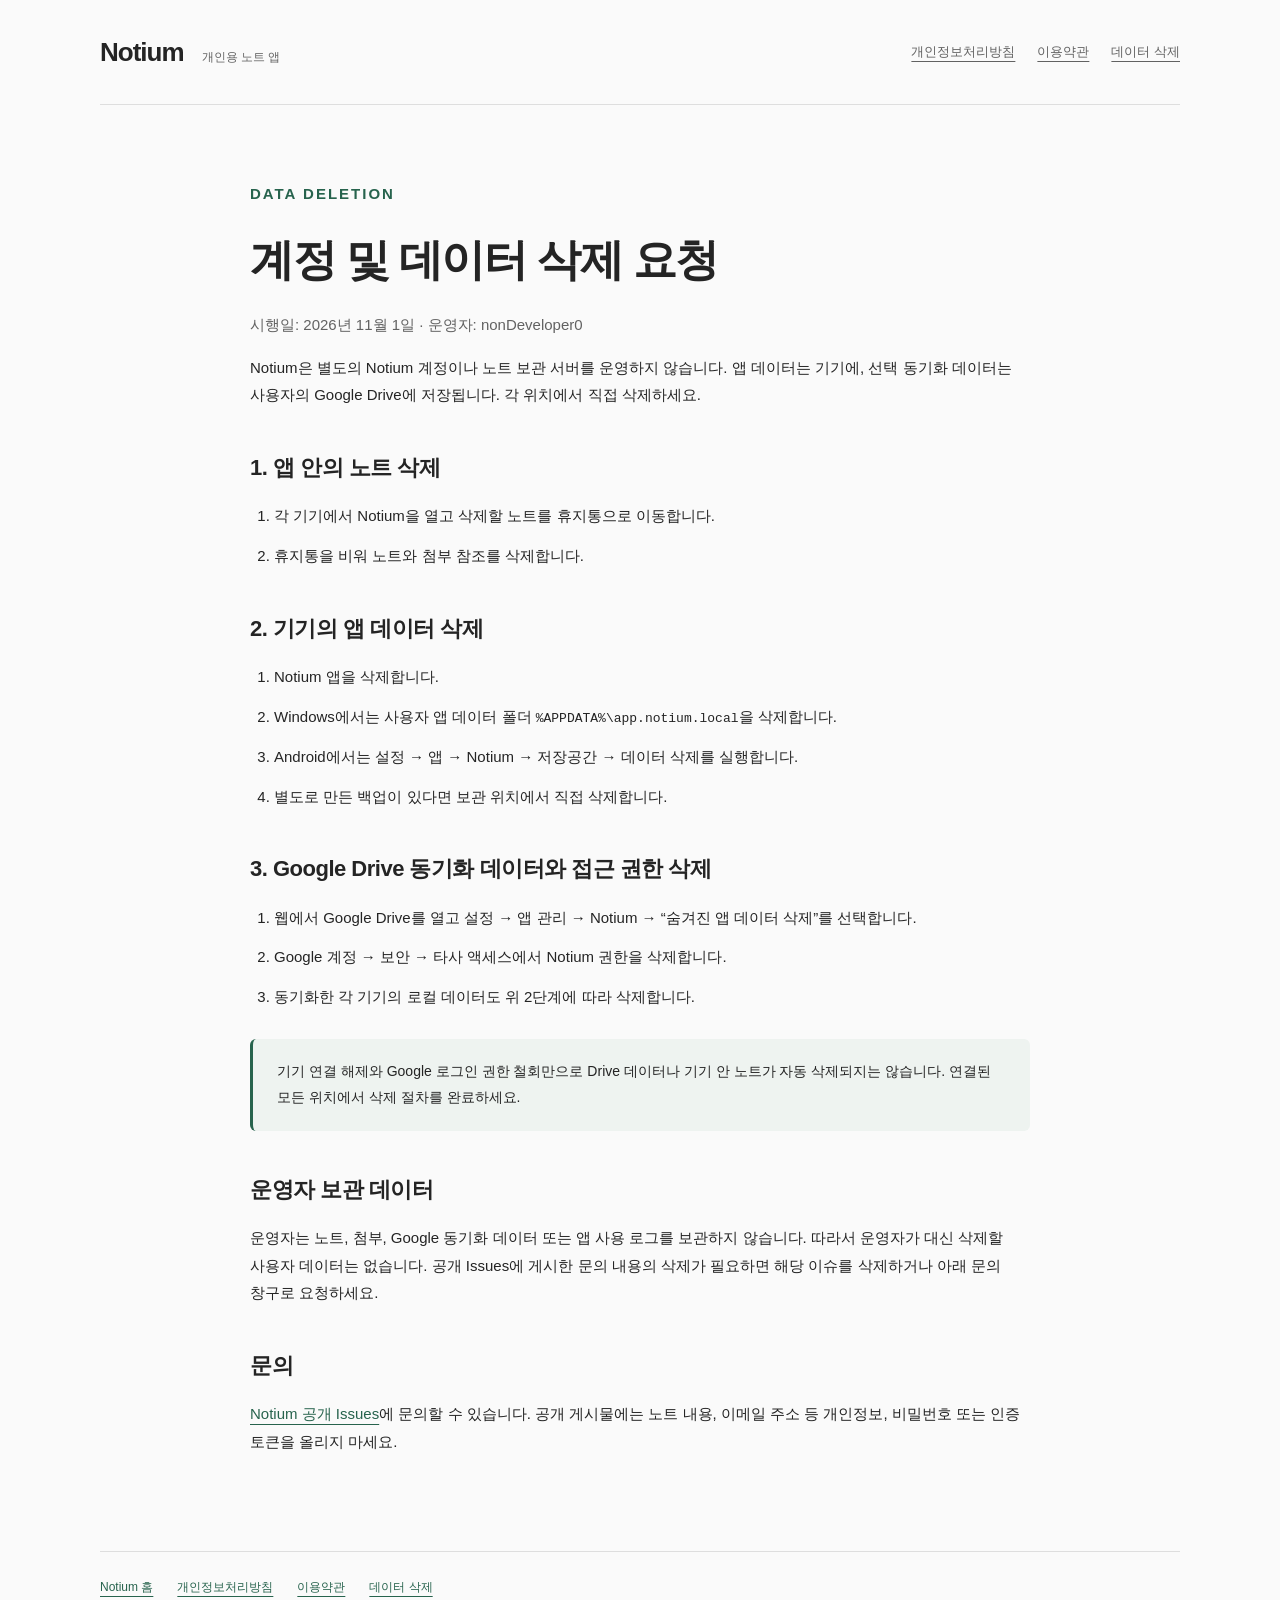
==== data-deletion.html @ 872be1bb "docs: update Notium release and policy pages" ====
<!doctype html>
<html lang="ko">
  <head><meta charset="utf-8" /><meta name="viewport" content="width=device-width, initial-scale=1" /><title>계정 및 데이터 삭제 — Notium</title><link rel="stylesheet" href="style.css" /></head>
  <body>
    <a class="skip" href="#main">본문으로 이동</a>
    <header><a class="brand" href="./">Notium<span>개인용 노트 앱</span></a><nav aria-label="주 메뉴"><a href="privacy.html">개인정보처리방침</a><a href="terms.html">이용약관</a><a href="data-deletion.html" aria-current="page">데이터 삭제</a></nav></header>
    <main id="main" class="document">
      <p class="eyebrow">DATA DELETION</p><h1>계정 및 데이터 삭제 요청</h1><p class="muted">시행일: 2026년 11월 1일 · 운영자: nonDeveloper0</p>
      <p>Notium은 별도의 Notium 계정이나 노트 보관 서버를 운영하지 않습니다. 앱 데이터는 기기에, 선택 동기화 데이터는 사용자의 Google Drive에 저장됩니다. 각 위치에서 직접 삭제하세요.</p>
      <h2>1. 앱 안의 노트 삭제</h2><ol><li>각 기기에서 Notium을 열고 삭제할 노트를 휴지통으로 이동합니다.</li><li>휴지통을 비워 노트와 첨부 참조를 삭제합니다.</li></ol>
      <h2>2. 기기의 앱 데이터 삭제</h2><ol><li>Notium 앱을 삭제합니다.</li><li>Windows에서는 사용자 앱 데이터 폴더 <code>%APPDATA%\app.notium.local</code>을 삭제합니다.</li><li>Android에서는 설정 → 앱 → Notium → 저장공간 → 데이터 삭제를 실행합니다.</li><li>별도로 만든 백업이 있다면 보관 위치에서 직접 삭제합니다.</li></ol>
      <h2>3. Google Drive 동기화 데이터와 접근 권한 삭제</h2><ol><li>웹에서 Google Drive를 열고 설정 → 앱 관리 → Notium → “숨겨진 앱 데이터 삭제”를 선택합니다.</li><li>Google 계정 → 보안 → 타사 액세스에서 Notium 권한을 삭제합니다.</li><li>동기화한 각 기기의 로컬 데이터도 위 2단계에 따라 삭제합니다.</li></ol>
      <aside>기기 연결 해제와 Google 로그인 권한 철회만으로 Drive 데이터나 기기 안 노트가 자동 삭제되지는 않습니다. 연결된 모든 위치에서 삭제 절차를 완료하세요.</aside>
      <h2>운영자 보관 데이터</h2><p>운영자는 노트, 첨부, Google 동기화 데이터 또는 앱 사용 로그를 보관하지 않습니다. 따라서 운영자가 대신 삭제할 사용자 데이터는 없습니다. 공개 Issues에 게시한 문의 내용의 삭제가 필요하면 해당 이슈를 삭제하거나 아래 문의 창구로 요청하세요.</p>
      <h2>문의</h2><p><a href="https://github.com/nonDeveloper0/Notium-releases/issues">Notium 공개 Issues</a>에 문의할 수 있습니다. 공개 게시물에는 노트 내용, 이메일 주소 등 개인정보, 비밀번호 또는 인증 토큰을 올리지 마세요.</p>
    </main>
    <footer><a href="./">Notium 홈</a><a href="privacy.html">개인정보처리방침</a><a href="terms.html">이용약관</a><a href="data-deletion.html">데이터 삭제</a></footer>
  </body>
</html>
---- style.css ----
:root {
  color-scheme: light;
  --bg: #fafafa;
  --ink: #242424;
  --muted: #626262;
  --line: #dedede;
  --accent: #27634d;
}
* {
  box-sizing: border-box;
}
html {
  scroll-behavior: smooth;
}
body {
  margin: 0;
  background: var(--bg);
  color: var(--ink);
  font-family: 'Segoe UI', 'Malgun Gothic', sans-serif;
  line-height: 1.85;
  word-break: keep-all;
  overflow-wrap: anywhere;
}
a {
  color: var(--accent);
  text-underline-offset: 5px;
}
a:hover {
  text-decoration-thickness: 2px;
}
a:focus-visible {
  outline: 3px solid var(--accent);
  outline-offset: 5px;
}
header,
main,
footer {
  width: min(1080px, calc(100% - 64px));
  margin-inline: auto;
}
header {
  display: flex;
  justify-content: space-between;
  align-items: center;
  gap: 24px;
  padding-block: 28px;
  border-bottom: 1px solid var(--line);
}
.brand {
  color: var(--ink);
  font-size: 26px;
  font-weight: 750;
  letter-spacing: -1px;
  text-decoration: none;
}
.brand span {
  display: inline-block;
  margin-left: 18px;
  font-size: 12px;
  color: var(--muted);
  font-weight: 400;
  letter-spacing: 0;
}
nav {
  display: flex;
  flex-wrap: wrap;
  gap: 22px;
  font-size: 13px;
}
nav a {
  color: var(--muted);
}
.hero {
  padding: 100px 0 80px;
  max-width: 790px;
}
.eyebrow,
.number {
  color: var(--accent);
  font-size: 12px;
  font-weight: 650;
  letter-spacing: 2px;
}
h1 {
  font-size: clamp(40px, 6vw, 72px);
  line-height: 1.25;
  letter-spacing: -3px;
  margin: 24px 0;
}
.lead {
  max-width: 620px;
  font-size: 19px;
  color: var(--muted);
  margin-bottom: 32px;
}
.button {
  display: inline-block;
  background: var(--accent);
  color: white;
  text-decoration: none;
  padding: 11px 22px;
  border-radius: 6px;
}
.status,
.muted {
  color: var(--muted);
  font-size: 13px;
}
.status {
  margin-top: 20px;
}
.features {
  display: grid;
  grid-template-columns: repeat(3, 1fr);
  gap: 36px;
  padding: 38px 0 66px;
  border-top: 1px solid var(--line);
}
h2 {
  font-size: 22px;
  letter-spacing: -0.5px;
  line-height: 1.5;
}
.features p:not(.number),
.notice p,
.contact p {
  color: var(--muted);
  font-size: 15px;
}
.notice {
  padding: 34px 38px;
  background: #eef3f0;
  border-left: 3px solid var(--accent);
  border-radius: 6px;
}
.notice h2 {
  margin-top: 0;
}
.notice p {
  max-width: 720px;
}
.contact {
  padding-block: 45px 65px;
}
.contact p {
  margin-block: 5px;
}
footer {
  display: flex;
  flex-wrap: wrap;
  gap: 24px;
  border-top: 1px solid var(--line);
  padding-block: 24px 36px;
  font-size: 12px;
  color: var(--muted);
}
.document {
  max-width: 780px;
  padding-block: 60px 80px;
}
.document h1 {
  font-size: clamp(32px, 5vw, 44px);
  letter-spacing: -1.5px;
}
.document h2 {
  margin-top: 42px;
}
.document p,
.document li {
  font-size: 15px;
}
.document li {
  margin-bottom: 12px;
}
.document ul {
  padding-left: 24px;
}
aside {
  padding: 20px 24px;
  background: #eef3f0;
  border-left: 3px solid var(--accent);
  border-radius: 6px;
  font-size: 14px;
  margin-block: 28px;
}
blockquote {
  margin: 24px 0;
  padding: 18px 22px;
  border-left: 3px solid var(--accent);
  background: #f0f2f0;
  font-size: 14px;
}
.document ol {
  padding-left: 24px;
}
code {
  font-size: 13px;
  overflow-wrap: anywhere;
}
.skip {
  position: absolute;
  left: 16px;
  top: -100px;
  background: white;
  padding: 8px 16px;
}
.skip:focus {
  top: 8px;
}
@media (max-width: 700px) {
  header,
  main,
  footer {
    width: calc(100% - 40px);
  }
  header {
    align-items: flex-start;
    flex-direction: column;
    gap: 10px;
  }
  nav {
    gap: 18px;
  }
  .hero {
    padding-block: 60px 50px;
  }
  h1 {
    letter-spacing: -2px;
  }
  .lead {
    font-size: 17px;
  }
  .features {
    grid-template-columns: 1fr;
    gap: 16px;
    padding-bottom: 40px;
  }
  .notice {
    padding: 24px;
  }
  .document {
    padding-top: 36px;
  }
}
@media (prefers-reduced-motion: reduce) {
  html {
    scroll-behavior: auto;
  }
}
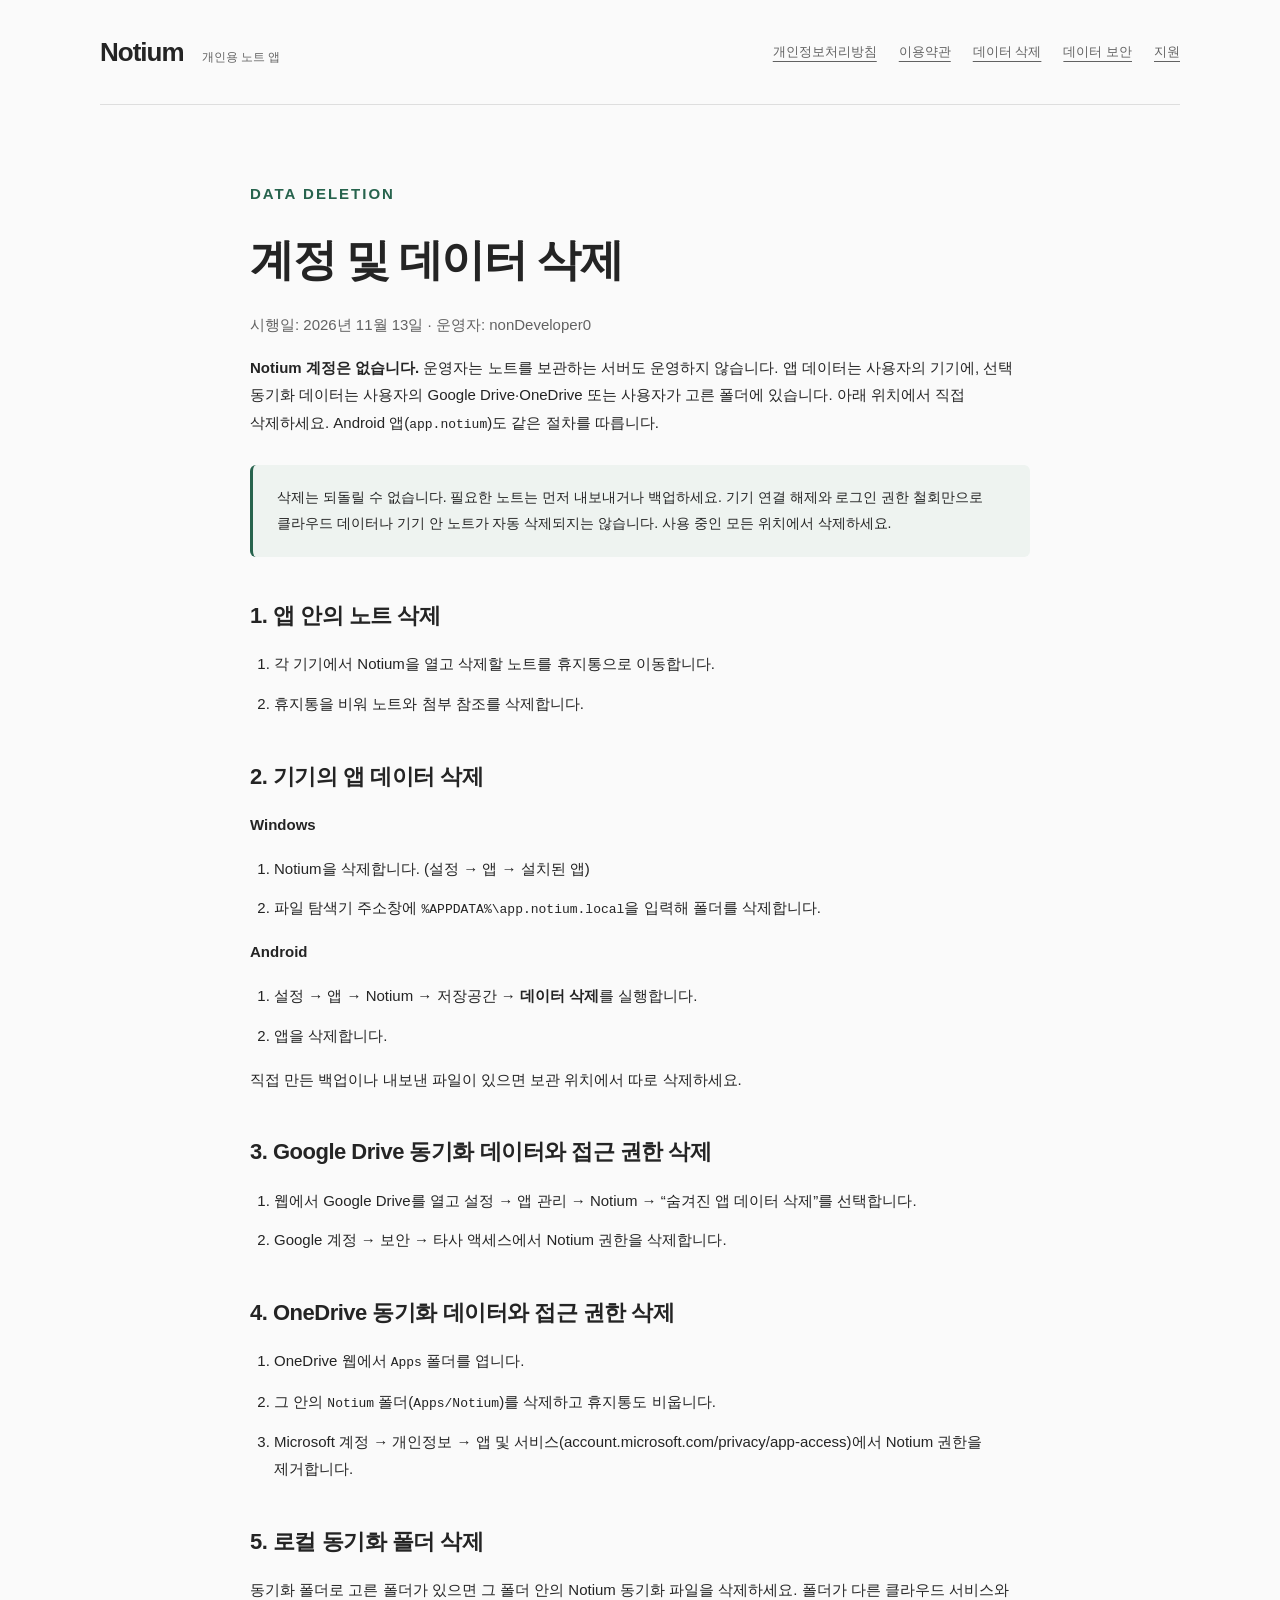
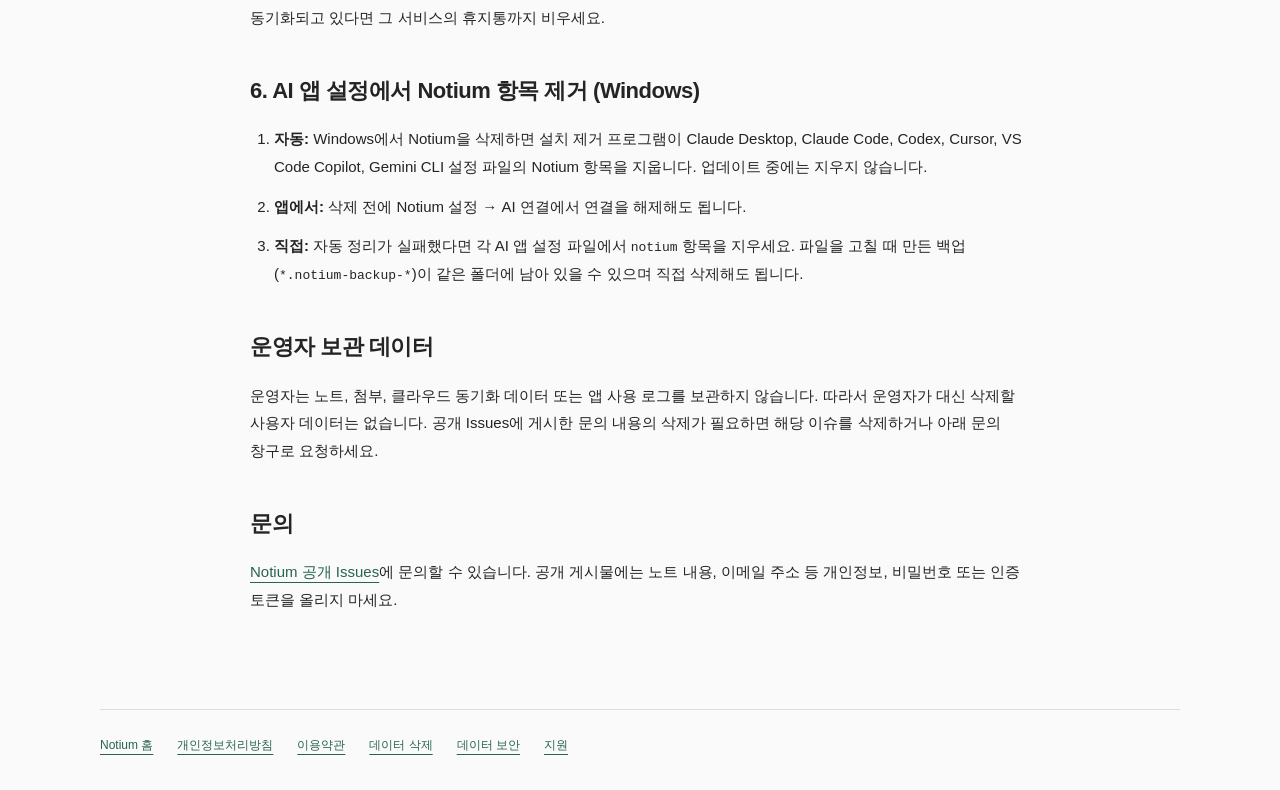
==== commit e98d63e9: "docs: Play-ready policy pages for v0.2.0 beta Update privacy, terms and data deletion for OneDrive a" ====
--- a/data-deletion.html
+++ b/data-deletion.html
@@ -3,17 +3,26 @@
   <head><meta charset="utf-8" /><meta name="viewport" content="width=device-width, initial-scale=1" /><title>계정 및 데이터 삭제 — Notium</title><link rel="stylesheet" href="style.css" /></head>
   <body>
     <a class="skip" href="#main">본문으로 이동</a>
-    <header><a class="brand" href="./">Notium<span>개인용 노트 앱</span></a><nav aria-label="주 메뉴"><a href="privacy.html">개인정보처리방침</a><a href="terms.html">이용약관</a><a href="data-deletion.html" aria-current="page">데이터 삭제</a></nav></header>
+    <header><a class="brand" href="./">Notium<span>개인용 노트 앱</span></a><nav aria-label="주 메뉴"><a href="privacy.html">개인정보처리방침</a><a href="terms.html">이용약관</a><a href="data-deletion.html" aria-current="page">데이터 삭제</a><a href="data-safety.html">데이터 보안</a><a href="support.html">지원</a></nav></header>
     <main id="main" class="document">
-      <p class="eyebrow">DATA DELETION</p><h1>계정 및 데이터 삭제 요청</h1><p class="muted">시행일: 2026년 11월 1일 · 운영자: nonDeveloper0</p>
-      <p>Notium은 별도의 Notium 계정이나 노트 보관 서버를 운영하지 않습니다. 앱 데이터는 기기에, 선택 동기화 데이터는 사용자의 Google Drive에 저장됩니다. 각 위치에서 직접 삭제하세요.</p>
+      <p class="eyebrow">DATA DELETION</p><h1>계정 및 데이터 삭제</h1><p class="muted">시행일: 2026년 11월 13일 · 운영자: nonDeveloper0</p>
+      <p><strong>Notium 계정은 없습니다.</strong> 운영자는 노트를 보관하는 서버도 운영하지 않습니다. 앱 데이터는 사용자의 기기에, 선택 동기화 데이터는 사용자의 Google Drive·OneDrive 또는 사용자가 고른 폴더에 있습니다. 아래 위치에서 직접 삭제하세요. Android 앱(<code>app.notium</code>)도 같은 절차를 따릅니다.</p>
+      <aside>삭제는 되돌릴 수 없습니다. 필요한 노트는 먼저 내보내거나 백업하세요. 기기 연결 해제와 로그인 권한 철회만으로 클라우드 데이터나 기기 안 노트가 자동 삭제되지는 않습니다. 사용 중인 모든 위치에서 삭제하세요.</aside>
       <h2>1. 앱 안의 노트 삭제</h2><ol><li>각 기기에서 Notium을 열고 삭제할 노트를 휴지통으로 이동합니다.</li><li>휴지통을 비워 노트와 첨부 참조를 삭제합니다.</li></ol>
-      <h2>2. 기기의 앱 데이터 삭제</h2><ol><li>Notium 앱을 삭제합니다.</li><li>Windows에서는 사용자 앱 데이터 폴더 <code>%APPDATA%\app.notium.local</code>을 삭제합니다.</li><li>Android에서는 설정 → 앱 → Notium → 저장공간 → 데이터 삭제를 실행합니다.</li><li>별도로 만든 백업이 있다면 보관 위치에서 직접 삭제합니다.</li></ol>
-      <h2>3. Google Drive 동기화 데이터와 접근 권한 삭제</h2><ol><li>웹에서 Google Drive를 열고 설정 → 앱 관리 → Notium → “숨겨진 앱 데이터 삭제”를 선택합니다.</li><li>Google 계정 → 보안 → 타사 액세스에서 Notium 권한을 삭제합니다.</li><li>동기화한 각 기기의 로컬 데이터도 위 2단계에 따라 삭제합니다.</li></ol>
-      <aside>기기 연결 해제와 Google 로그인 권한 철회만으로 Drive 데이터나 기기 안 노트가 자동 삭제되지는 않습니다. 연결된 모든 위치에서 삭제 절차를 완료하세요.</aside>
-      <h2>운영자 보관 데이터</h2><p>운영자는 노트, 첨부, Google 동기화 데이터 또는 앱 사용 로그를 보관하지 않습니다. 따라서 운영자가 대신 삭제할 사용자 데이터는 없습니다. 공개 Issues에 게시한 문의 내용의 삭제가 필요하면 해당 이슈를 삭제하거나 아래 문의 창구로 요청하세요.</p>
+      <h2>2. 기기의 앱 데이터 삭제</h2>
+      <p><strong>Windows</strong></p>
+      <ol><li>Notium을 삭제합니다. (설정 → 앱 → 설치된 앱)</li><li>파일 탐색기 주소창에 <code>%APPDATA%\app.notium.local</code>을 입력해 폴더를 삭제합니다.</li></ol>
+      <p><strong>Android</strong></p>
+      <ol><li>설정 → 앱 → Notium → 저장공간 → <strong>데이터 삭제</strong>를 실행합니다.</li><li>앱을 삭제합니다.</li></ol>
+      <p>직접 만든 백업이나 내보낸 파일이 있으면 보관 위치에서 따로 삭제하세요.</p>
+      <h2>3. Google Drive 동기화 데이터와 접근 권한 삭제</h2><ol><li>웹에서 Google Drive를 열고 설정 → 앱 관리 → Notium → “숨겨진 앱 데이터 삭제”를 선택합니다.</li><li>Google 계정 → 보안 → 타사 액세스에서 Notium 권한을 삭제합니다.</li></ol>
+      <h2>4. OneDrive 동기화 데이터와 접근 권한 삭제</h2><ol><li>OneDrive 웹에서 <code>Apps</code> 폴더를 엽니다.</li><li>그 안의 <code>Notium</code> 폴더(<code>Apps/Notium</code>)를 삭제하고 휴지통도 비웁니다.</li><li>Microsoft 계정 → 개인정보 → 앱 및 서비스(account.microsoft.com/privacy/app-access)에서 Notium 권한을 제거합니다.</li></ol>
+      <h2>5. 로컬 동기화 폴더 삭제</h2><p>동기화 폴더로 고른 폴더가 있으면 그 폴더 안의 Notium 동기화 파일을 삭제하세요. 폴더가 다른 클라우드 서비스와 동기화되고 있다면 그 서비스의 휴지통까지 비우세요.</p>
+      <h2>6. AI 앱 설정에서 Notium 항목 제거 (Windows)</h2>
+      <ol><li><strong>자동:</strong> Windows에서 Notium을 삭제하면 설치 제거 프로그램이 Claude Desktop, Claude Code, Codex, Cursor, VS Code Copilot, Gemini CLI 설정 파일의 Notium 항목을 지웁니다. 업데이트 중에는 지우지 않습니다.</li><li><strong>앱에서:</strong> 삭제 전에 Notium 설정 → AI 연결에서 연결을 해제해도 됩니다.</li><li><strong>직접:</strong> 자동 정리가 실패했다면 각 AI 앱 설정 파일에서 <code>notium</code> 항목을 지우세요. 파일을 고칠 때 만든 백업(<code>*.notium-backup-*</code>)이 같은 폴더에 남아 있을 수 있으며 직접 삭제해도 됩니다.</li></ol>
+      <h2>운영자 보관 데이터</h2><p>운영자는 노트, 첨부, 클라우드 동기화 데이터 또는 앱 사용 로그를 보관하지 않습니다. 따라서 운영자가 대신 삭제할 사용자 데이터는 없습니다. 공개 Issues에 게시한 문의 내용의 삭제가 필요하면 해당 이슈를 삭제하거나 아래 문의 창구로 요청하세요.</p>
       <h2>문의</h2><p><a href="https://github.com/nonDeveloper0/Notium-releases/issues">Notium 공개 Issues</a>에 문의할 수 있습니다. 공개 게시물에는 노트 내용, 이메일 주소 등 개인정보, 비밀번호 또는 인증 토큰을 올리지 마세요.</p>
     </main>
-    <footer><a href="./">Notium 홈</a><a href="privacy.html">개인정보처리방침</a><a href="terms.html">이용약관</a><a href="data-deletion.html">데이터 삭제</a></footer>
+    <footer><a href="./">Notium 홈</a><a href="privacy.html">개인정보처리방침</a><a href="terms.html">이용약관</a><a href="data-deletion.html">데이터 삭제</a><a href="data-safety.html">데이터 보안</a><a href="support.html">지원</a></footer>
   </body>
 </html>
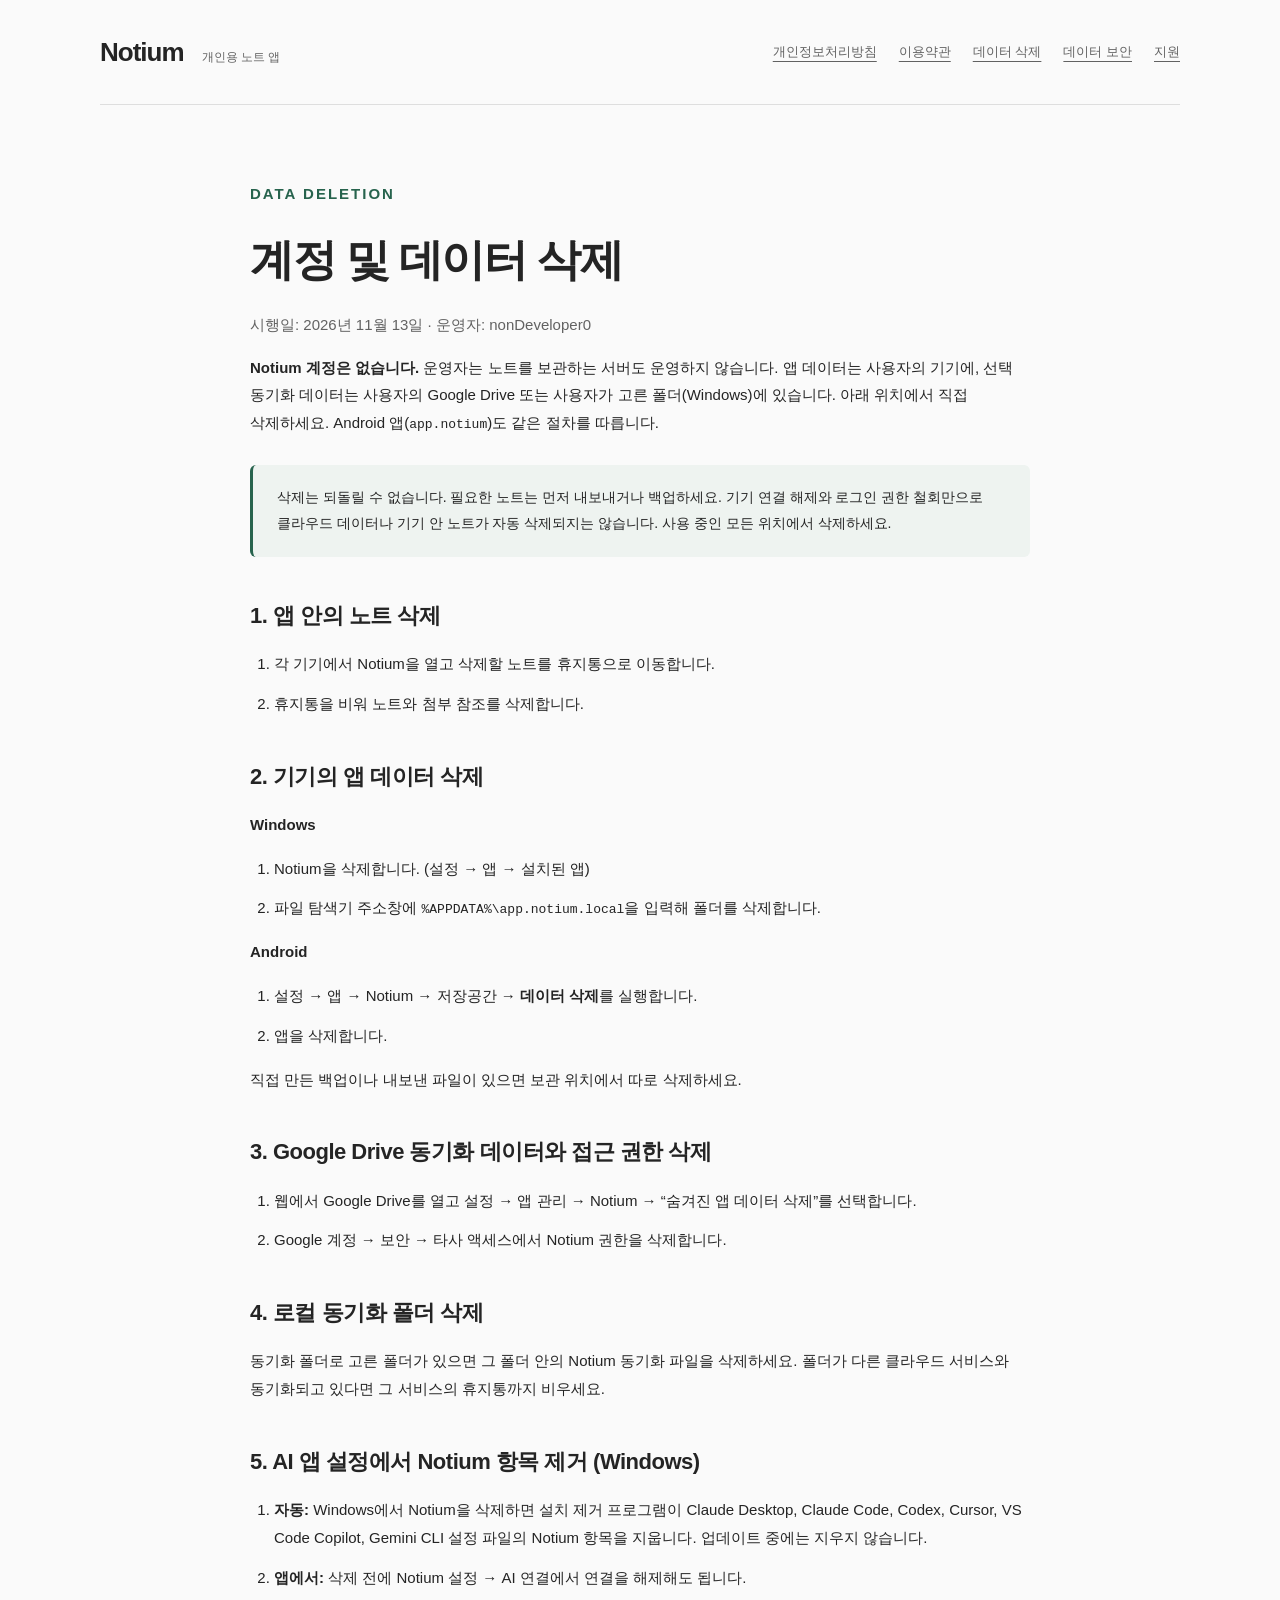
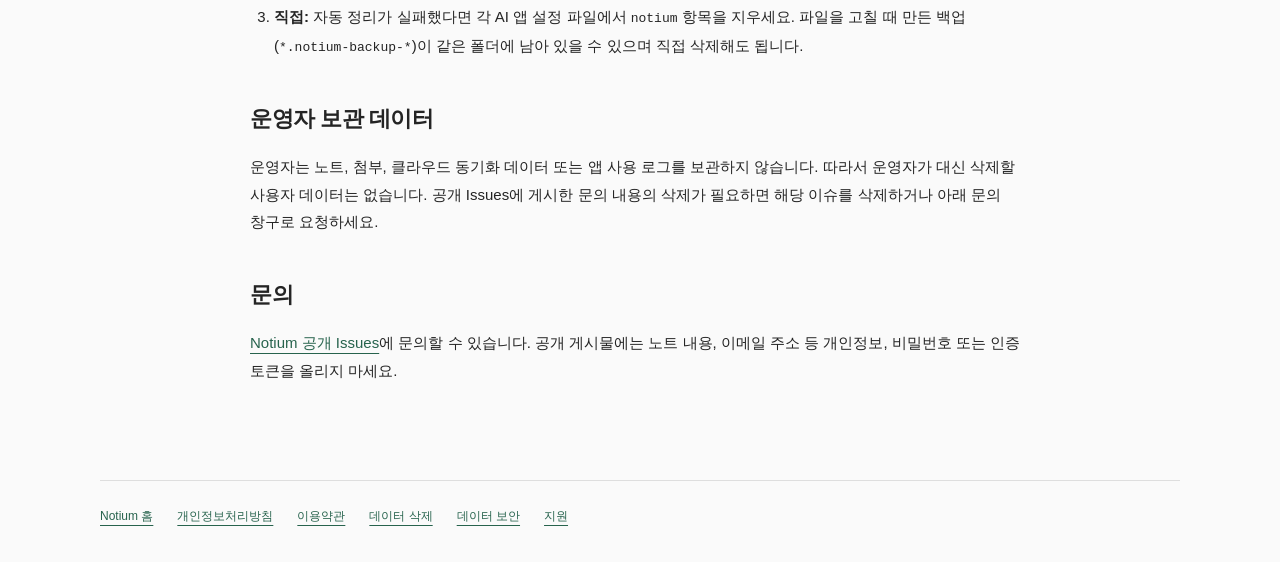
==== commit 4ee38e66: "docs: drop OneDrive from policy pages (not in v0.2.0) Co-Authored-By: Claude Opus 5.5 <noreply@anthr" ====
--- a/data-deletion.html
+++ b/data-deletion.html
@@ -6,7 +6,7 @@
     <header><a class="brand" href="./">Notium<span>개인용 노트 앱</span></a><nav aria-label="주 메뉴"><a href="privacy.html">개인정보처리방침</a><a href="terms.html">이용약관</a><a href="data-deletion.html" aria-current="page">데이터 삭제</a><a href="data-safety.html">데이터 보안</a><a href="support.html">지원</a></nav></header>
     <main id="main" class="document">
       <p class="eyebrow">DATA DELETION</p><h1>계정 및 데이터 삭제</h1><p class="muted">시행일: 2026년 11월 13일 · 운영자: nonDeveloper0</p>
-      <p><strong>Notium 계정은 없습니다.</strong> 운영자는 노트를 보관하는 서버도 운영하지 않습니다. 앱 데이터는 사용자의 기기에, 선택 동기화 데이터는 사용자의 Google Drive·OneDrive 또는 사용자가 고른 폴더에 있습니다. 아래 위치에서 직접 삭제하세요. Android 앱(<code>app.notium</code>)도 같은 절차를 따릅니다.</p>
+      <p><strong>Notium 계정은 없습니다.</strong> 운영자는 노트를 보관하는 서버도 운영하지 않습니다. 앱 데이터는 사용자의 기기에, 선택 동기화 데이터는 사용자의 Google Drive 또는 사용자가 고른 폴더(Windows)에 있습니다. 아래 위치에서 직접 삭제하세요. Android 앱(<code>app.notium</code>)도 같은 절차를 따릅니다.</p>
       <aside>삭제는 되돌릴 수 없습니다. 필요한 노트는 먼저 내보내거나 백업하세요. 기기 연결 해제와 로그인 권한 철회만으로 클라우드 데이터나 기기 안 노트가 자동 삭제되지는 않습니다. 사용 중인 모든 위치에서 삭제하세요.</aside>
       <h2>1. 앱 안의 노트 삭제</h2><ol><li>각 기기에서 Notium을 열고 삭제할 노트를 휴지통으로 이동합니다.</li><li>휴지통을 비워 노트와 첨부 참조를 삭제합니다.</li></ol>
       <h2>2. 기기의 앱 데이터 삭제</h2>
@@ -16,9 +16,8 @@
       <ol><li>설정 → 앱 → Notium → 저장공간 → <strong>데이터 삭제</strong>를 실행합니다.</li><li>앱을 삭제합니다.</li></ol>
       <p>직접 만든 백업이나 내보낸 파일이 있으면 보관 위치에서 따로 삭제하세요.</p>
       <h2>3. Google Drive 동기화 데이터와 접근 권한 삭제</h2><ol><li>웹에서 Google Drive를 열고 설정 → 앱 관리 → Notium → “숨겨진 앱 데이터 삭제”를 선택합니다.</li><li>Google 계정 → 보안 → 타사 액세스에서 Notium 권한을 삭제합니다.</li></ol>
-      <h2>4. OneDrive 동기화 데이터와 접근 권한 삭제</h2><ol><li>OneDrive 웹에서 <code>Apps</code> 폴더를 엽니다.</li><li>그 안의 <code>Notium</code> 폴더(<code>Apps/Notium</code>)를 삭제하고 휴지통도 비웁니다.</li><li>Microsoft 계정 → 개인정보 → 앱 및 서비스(account.microsoft.com/privacy/app-access)에서 Notium 권한을 제거합니다.</li></ol>
-      <h2>5. 로컬 동기화 폴더 삭제</h2><p>동기화 폴더로 고른 폴더가 있으면 그 폴더 안의 Notium 동기화 파일을 삭제하세요. 폴더가 다른 클라우드 서비스와 동기화되고 있다면 그 서비스의 휴지통까지 비우세요.</p>
-      <h2>6. AI 앱 설정에서 Notium 항목 제거 (Windows)</h2>
+      <h2>4. 로컬 동기화 폴더 삭제</h2><p>동기화 폴더로 고른 폴더가 있으면 그 폴더 안의 Notium 동기화 파일을 삭제하세요. 폴더가 다른 클라우드 서비스와 동기화되고 있다면 그 서비스의 휴지통까지 비우세요.</p>
+      <h2>5. AI 앱 설정에서 Notium 항목 제거 (Windows)</h2>
       <ol><li><strong>자동:</strong> Windows에서 Notium을 삭제하면 설치 제거 프로그램이 Claude Desktop, Claude Code, Codex, Cursor, VS Code Copilot, Gemini CLI 설정 파일의 Notium 항목을 지웁니다. 업데이트 중에는 지우지 않습니다.</li><li><strong>앱에서:</strong> 삭제 전에 Notium 설정 → AI 연결에서 연결을 해제해도 됩니다.</li><li><strong>직접:</strong> 자동 정리가 실패했다면 각 AI 앱 설정 파일에서 <code>notium</code> 항목을 지우세요. 파일을 고칠 때 만든 백업(<code>*.notium-backup-*</code>)이 같은 폴더에 남아 있을 수 있으며 직접 삭제해도 됩니다.</li></ol>
       <h2>운영자 보관 데이터</h2><p>운영자는 노트, 첨부, 클라우드 동기화 데이터 또는 앱 사용 로그를 보관하지 않습니다. 따라서 운영자가 대신 삭제할 사용자 데이터는 없습니다. 공개 Issues에 게시한 문의 내용의 삭제가 필요하면 해당 이슈를 삭제하거나 아래 문의 창구로 요청하세요.</p>
       <h2>문의</h2><p><a href="https://github.com/nonDeveloper0/Notium-releases/issues">Notium 공개 Issues</a>에 문의할 수 있습니다. 공개 게시물에는 노트 내용, 이메일 주소 등 개인정보, 비밀번호 또는 인증 토큰을 올리지 마세요.</p>
